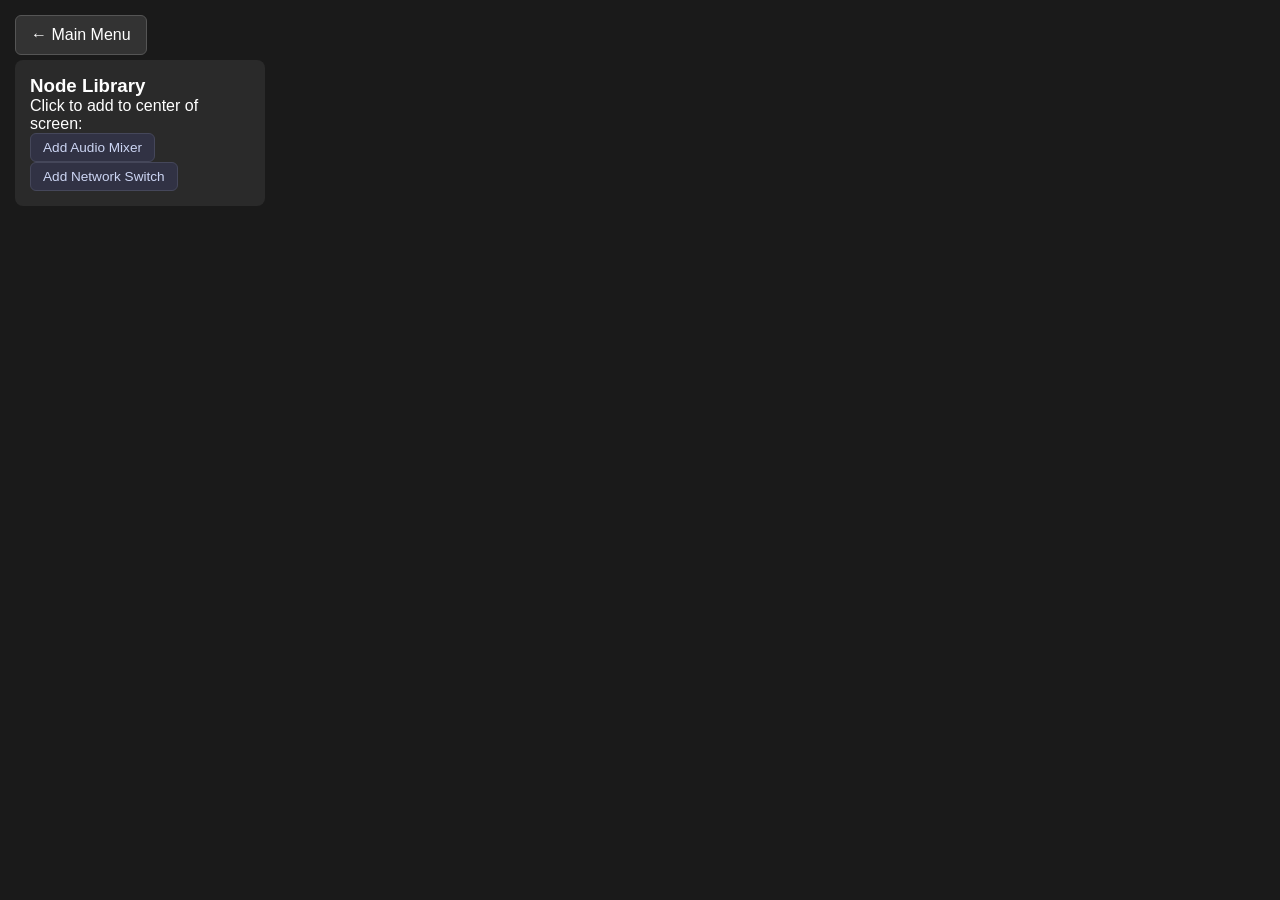
==== index.html @ 8b64acc2 "Refactor index.html for improved layout and navigation Updated the HTML structure and styles for bet" ====
<!DOCTYPE html>
<html lang="en">
<head>
    <meta charset="UTF-8">
    <meta name="viewport" content="width=device-width, initial-scale=1.0, maximum-scale=1.0, user-scalable=no">
    <title>Node Labs - Editor</title>
    <link rel="stylesheet" href="css/styles.css">
    <style>
        /* Essential layout styles to ensure full screen canvas */
        body, html { margin: 0; padding: 0; width: 100%; height: 100%; overflow: hidden; background: #1a1a1a; }
        #canvas-container { width: 100%; height: 100%; position: relative; }
        canvas { display: block; width: 100%; height: 100%; touch-action: none; } /* touch-action: none is critical for custom pinch-zoom */
        
        /* New UI Elements */
        #top-nav {
            position: absolute;
            top: 15px;
            left: 15px;
            z-index: 100;
            display: flex;
            gap: 15px;
            align-items: center;
        }
        .nav-btn {
            padding: 10px 15px;
            background: #333;
            color: white;
            text-decoration: none;
            border-radius: 6px;
            font-family: sans-serif;
            border: 1px solid #555;
        }
        .nav-btn:hover { background: #444; }

        #viewerModeBanner {
            display: none;
            background: #ff9800;
            color: black;
            padding: 8px 20px;
            border-radius: 20px;
            font-weight: bold;
            font-family: sans-serif;
            box-shadow: 0 4px 6px rgba(0,0,0,0.3);
        }

        #sidebar {
            position: absolute;
            top: 60px;
            left: 15px;
            width: 250px;
            background: #2a2a2a;
            border-radius: 8px;
            padding: 15px;
            color: white;
            z-index: 90;
            font-family: sans-serif;
        }
    </style>
</head>
<body>

    <div id="top-nav">
        <a href="main.html" class="nav-btn">← Main Menu</a>
        <div id="viewerModeBanner">VIEWER MODE (Read-Only)</div>
    </div>

    <div id="sidebar">
        <h3>Node Library</h3>
        <p>Click to add to center of screen:</p>
        <button onclick="addNode('mixer')">Add Audio Mixer</button>
        <button onclick="addNode('switch')">Add Network Switch</button>
        </div>

    <div id="canvas-container">
        <canvas id="nodeCanvas"></canvas>
    </div>

    <script src="js/componentLibrary.js"></script>
    <script src="js/app.js"></script>
</body>
</html>
---- css/styles.css ----
:root {
  --bg-main: #181825;
  --bg-panel: #1e1e2e;
  --bg-hover: #313244;
  --border-color: #45475a;
  --text-main: #cdd6f4;
  --text-muted: #a6adc8;
  --accent-pink: #f38ba8;
  --accent-blue: #89b4fa;
  --grid-dot: #45475a;
}

[data-theme="light"] {
  --bg-main: #eff1f5;
  --bg-panel: #e6e9ef;
  --bg-hover: #ccd0da;
  --border-color: #bcc0cc;
  --text-main: #4c4f69;
  --text-muted: #6c6f85;
  --accent-pink: #e64553;
  --accent-blue: #1e66f5;
  --grid-dot: #9ca0b0;
}

[data-theme="grey"] {
  --bg-main: #1a1a1a;
  --bg-panel: #242424;
  --bg-hover: #333333;
  --border-color: #3a3a3a;
  --text-main: #e0e0e0;
  --text-muted: #a0a0a0;
  --accent-pink: #e879f9;
  --accent-blue: #38bdf8;
  --grid-dot: #404040;
}

[data-theme="vaporwave"] {
  --bg-main: #170f1c;
  --bg-panel: #22152b;
  --bg-hover: #361f43;
  --border-color: #582b6c;
  --text-main: #fca311;
  --text-muted: #e0aaff;
  --accent-pink: #ff007f;
  --accent-blue: #00f0ff;
  --grid-dot: #4a2060;
}

[data-theme="forest"] {
  --bg-main: #111e18;
  --bg-panel: #192a22;
  --bg-hover: #263e33;
  --border-color: #355345;
  --text-main: #e2ece9;
  --text-muted: #88ab9a;
  --accent-pink: #ff6b6b;
  --accent-blue: #52b788;
  --grid-dot: #2f483c;
}

[data-theme="sunset"] {
  --bg-main: #1d1820;
  --bg-panel: #2a212e;
  --bg-hover: #3d3043;
  --border-color: #56425e;
  --text-main: #f7ede2;
  --text-muted: #b89baf;
  --accent-pink: #f72585;
  --accent-blue: #f77f00;
  --grid-dot: #423348;
}

* {
  box-sizing: border-box;
  margin: 0;
  padding: 0;
  font-family: -apple-system, BlinkMacSystemFont, "Segoe UI", Roboto, Helvetica, Arial, sans-serif;
}

body {
  background-color: var(--bg-main);
  color: var(--text-main);
  height: 100vh;
  display: flex;
  flex-direction: column;
  overflow: hidden;

  -webkit-font-smoothing: antialiased;
  -moz-osx-font-smoothing: grayscale;
  text-rendering: optimizeLegibility;
}

/* Header Navigation */
header {
  height: 56px;
  background-color: var(--bg-panel);
  border-bottom: 1px solid var(--border-color);
  display: flex;
  align-items: center;
  padding: 0 16px;
  gap: 16px;
  z-index: 10;
}

.brand {
  font-weight: 700;
  font-size: 1.1rem;
  color: var(--accent-blue);
  display: flex;
  align-items: center;
  gap: 8px;
}

.project-name-input {
  background: transparent;
  border: 1px solid transparent;
  color: var(--text-main);
  font-size: 0.95rem;
  font-weight: 600;
  padding: 4px 8px;
  border-radius: 4px;
}

.project-name-input:hover,
.project-name-input:focus {
  border-color: var(--border-color);
  background: var(--bg-hover);
  outline: none;
}

.toolbar-section {
  display: flex;
  align-items: center;
  gap: 8px;
}

.search-wrapper {
  position: relative;
}

.search-wrapper input {
  background-color: var(--bg-main);
  border: 1px solid var(--border-color);
  color: var(--text-main);
  padding: 6px 12px;
  border-radius: 6px;
  font-size: 0.85rem;
  width: 180px;
}

.search-wrapper input:focus {
  outline: none;
  border-color: var(--accent-blue);
}

.search-dropdown {
  position: absolute;
  top: 100%;
  left: 0;
  width: 240px;
  max-height: 280px;
  overflow-y: auto;
  background-color: var(--bg-panel);
  border: 1px solid var(--border-color);
  border-radius: 6px;
  margin-top: 4px;
  display: none;
  z-index: 100;
  box-shadow: 0 4px 12px rgba(0,0,0,0.3);

  /* Firefox & Standard thin scrollbar */
  scrollbar-width: thin;
  scrollbar-color: var(--border-color) transparent;
}

/* Custom sleek scrollbar for Chrome / Safari / Edge */
.search-dropdown::-webkit-scrollbar {
  width: 6px;
}

.search-dropdown::-webkit-scrollbar-track {
  background: transparent;
}

.search-dropdown::-webkit-scrollbar-thumb {
  background-color: var(--border-color);
  border-radius: 10px;
}

.search-dropdown::-webkit-scrollbar-thumb:hover {
  background-color: var(--accent-blue);
}

.search-dropdown.active {
  display: block;
}

.search-item {
  padding: 8px 12px;
  cursor: pointer;
  font-size: 0.85rem;
  display: flex;
  align-items: center;
  gap: 8px;
}

.search-item:hover {
  background-color: var(--bg-hover);
}

.color-dot {
  width: 8px;
  height: 8px;
  border-radius: 50%;
}

button {
  background-color: var(--bg-hover);
  border: 1px solid var(--border-color);
  color: var(--text-main);
  padding: 6px 12px;
  border-radius: 6px;
  font-size: 0.85rem;
  cursor: pointer;
  transition: all 0.2s ease;
}

button:hover {
  border-color: var(--accent-blue);
  color: var(--accent-blue);
}

button.active {
  background-color: var(--accent-blue);
  color: var(--bg-main);
  border-color: var(--accent-blue);
}

.btn-group {
  display: flex;
  gap: 4px;
}

.app-container {
  display: flex;
  flex: 1;
  position: relative;
  overflow: hidden;
}

/* Viewport & Hardware Accelerated Canvas */
#viewport {
  position: relative;
  width: 100%;
  height: calc(100vh - 56px);
  overflow: hidden;
  background-color: var(--bg-main);
  background-image: radial-gradient(var(--grid-dot) 1.5px, transparent 1.5px);
  background-size: 28px 28px;
  cursor: grab;
  user-select: none;
  touch-action: none;
}

#canvas {
  position: absolute;
  top: 0;
  left: 0;
  width: 100%;
  height: 100%;
  transform-origin: 0 0;
  will-change: transform;
}

/* Vector path rendering */
#svg-layer {
  position: absolute;
  top: 0;
  left: 0;
  width: 10000px;
  height: 10000px;
  pointer-events: none;
  z-index: 2;
  overflow: visible;
  shape-rendering: geometricPrecision;
}

/* Animated cable lines */
.connector-group {
  cursor: pointer;
  pointer-events: stroke;
}

.connector-bg {
  fill: none;
  stroke: transparent;
  stroke-width: 12px;
  vector-effect: non-scaling-stroke;
}

.connector-path {
  fill: none;
  stroke-width: 3px;
  stroke-linecap: round;
  vector-effect: non-scaling-stroke;
  transition: stroke-width 0.2s ease;
}

.connector-flow {
  fill: none;
  stroke: rgba(255, 255, 255, 0.7);
  stroke-width: 2px;
  stroke-dasharray: 6 10;
  stroke-linecap: round;
  vector-effect: non-scaling-stroke;
  animation: lineFlow 1s linear infinite;
  pointer-events: none;
}

@keyframes lineFlow {
  from {
    stroke-dashoffset: 32;
  }
  to {
    stroke-dashoffset: 0;
  }
}

.connector-group:hover .connector-path {
  stroke-width: 5px;
  filter: drop-shadow(0 0 6px var(--accent-blue));
}

.connector-group.selected .connector-path {
  stroke: var(--accent-pink) !important;
  stroke-width: 4px;
}

.drag-line {
  fill: none;
  stroke: var(--accent-blue);
  stroke-width: 2px;
  stroke-dasharray: 6 6;
  pointer-events: none;
  animation: lineFlow 0.6s linear infinite;
  vector-effect: non-scaling-stroke;
}

/* Backdrops */
.backdrop {
  position: absolute;
  border: 2px dashed var(--border-color);
  border-radius: 8px;
  background-color: rgba(255, 255, 255, 0.02);
  z-index: 1;
  pointer-events: auto;
}

.backdrop.selected {
  border-style: solid;
  border-color: var(--accent-blue);
}

.backdrop-header {
  padding: 8px;
  font-size: 0.8rem;
  font-weight: 700;
  text-transform: uppercase;
  color: var(--text-muted);
  cursor: move;
}

.backdrop-resize {
  position: absolute;
  bottom: 0;
  right: 0;
  width: 16px;
  height: 16px;
  cursor: se-resize;
}

/* Node Cards */
.node {
  position: absolute;
  background-color: var(--bg-panel);
  border: 1px solid var(--border-color);
  border-radius: 8px;
  box-shadow: 0 4px 12px rgba(0, 0, 0, 0.3);
  z-index: 10;
  display: flex;
  flex-direction: column;
  box-sizing: border-box;
  backface-visibility: hidden;
  -webkit-backface-visibility: hidden;
  transform: translateZ(0);
}

.node.selected {
  border-color: var(--accent-blue);
  box-shadow: 0 0 0 2px var(--accent-blue);
}

.node-header {
  padding: 8px 12px;
  background-color: rgba(255, 255, 255, 0.03);
  border-bottom: 1px solid var(--border-color);
  display: flex;
  align-items: center;
  justify-content: space-between;
  cursor: move;
}

.node-title-group {
  display: flex;
  align-items: center;
  gap: 6px;
}

.star-icon {
  color: var(--border-color);
  cursor: pointer;
  font-size: 0.9rem;
}

.node.starred .star-icon {
  color: #f1c40f;
}

.node-title-group .lbl {
  font-size: 0.85rem;
  font-weight: 600;
}

.node-body {
  padding: 10px 12px;
  font-size: 0.75rem;
  color: var(--text-muted);
  display: flex;
  flex-direction: column;
  gap: 4px;
}

.ip-tag {
  font-family: monospace;
  color: var(--accent-blue);
}

.port-column {
  position: absolute;
  top: 40px;
  bottom: 10px;
  display: flex;
  flex-direction: column;
  justify-content: space-around;
}

.port-column.left {
  left: -8px;
}

.port-column.right {
  right: -8px;
}

.port {
  width: 14px;
  height: 14px;
  border-radius: 50%;
  background-color: var(--bg-hover);
  border: 2px solid var(--border-color);
  cursor: crosshair;
  transition: transform 0.15s ease, background-color 0.15s ease;
}

.port:hover {
  transform: scale(1.3);
  background-color: var(--accent-blue);
  border-color: #fff;
}

.node-resize {
  position: absolute;
  bottom: 0;
  right: 0;
  width: 12px;
  height: 12px;
  cursor: se-resize;
}

/* Sidebar & Drawer Panel */
aside {
  width: 300px;
  background-color: var(--bg-panel);
  border-left: 1px solid var(--border-color);
  display: flex;
  flex-direction: column;
  padding: 16px;
  gap: 20px;
  z-index: 100;
  transition: transform 0.25s ease, margin-right 0.25s ease;
}

aside.hidden {
  transform: translateX(100%);
  margin-right: -300px;
}

.sidebar-section h3 {
  font-size: 0.85rem;
  text-transform: uppercase;
  letter-spacing: 0.5px;
  color: var(--text-muted);
  margin-bottom: 12px;
}

.layers-list {
  display: flex;
  flex-direction: column;
  gap: 6px;
}

.layer-item {
  display: flex;
  align-items: center;
  gap: 8px;
  padding: 6px 8px;
  background-color: var(--bg-main);
  border-radius: 4px;
  font-size: 0.85rem;
}

.layer-toggle {
  cursor: pointer;
}

.inspector-group {
  margin-bottom: 12px;
}

.inspector-group label {
  display: block;
  font-size: 0.75rem;
  color: var(--text-muted);
  margin-bottom: 4px;
}

.inspector-group input,
.inspector-group select {
  width: 100%;
  background-color: var(--bg-main);
  border: 1px solid var(--border-color);
  color: var(--text-main);
  padding: 6px;
  border-radius: 4px;
  font-size: 0.85rem;
}

/* Settings Modal */
.modal {
  position: fixed;
  top: 0;
  left: 0;
  width: 100vw;
  height: 100vh;
  background-color: rgba(0, 0, 0, 0.6);
  display: none;
  align-items: center;
  justify-content: center;
  z-index: 1000;
}

.modal.active {
  display: flex;
}

.modal-content {
  background-color: var(--bg-panel);
  border: 1px solid var(--border-color);
  border-radius: 8px;
  width: 420px;
  max-width: 90vw;
  box-shadow: 0 8px 24px rgba(0,0,0,0.5);
  overflow: hidden;
}

.modal-header {
  padding: 16px;
  border-bottom: 1px solid var(--border-color);
  display: flex;
  justify-content: space-between;
  align-items: center;
}

.modal-header h2 {
  font-size: 1.1rem;
}

.modal-close {
  background: transparent;
  border: none;
  font-size: 1.2rem;
  cursor: pointer;
  color: var(--text-muted);
  width: 28px;
  height: 28px;
  padding: 0;
  display: flex;
  align-items: center;
  justify-content: center;
}

.modal-close:hover {
  background: var(--bg-hover);
}

.modal-body {
  padding: 20px;
}

.settings-section {
  margin-bottom: 24px;
}

.settings-section h3 {
  font-size: 0.95rem;
  margin-bottom: 12px;
  color: var(--text-main);
}

.theme-grid {
  display: grid;
  grid-template-columns: repeat(auto-fit, minmax(120px, 1fr));
  gap: 8px;
}

.theme-btn {
  padding: 10px 12px;
  text-align: center;
  border: 2px solid var(--border-color);
  border-radius: 6px;
  font-size: 0.85rem;
  transition: all 0.2s ease;
  cursor: pointer;
}

.theme-btn:hover {
  background-color: var(--bg-hover);
  border-color: var(--accent-blue);
}

.theme-btn.active {
  border-color: var(--accent-blue);
  background-color: var(--bg-hover);
  color: var(--accent-blue);
}

.setting-item {
  display: flex;
  justify-content: space-between;
  align-items: center;
  padding: 8px 0;
}

.setting-item label {
  font-size: 0.85rem;
}
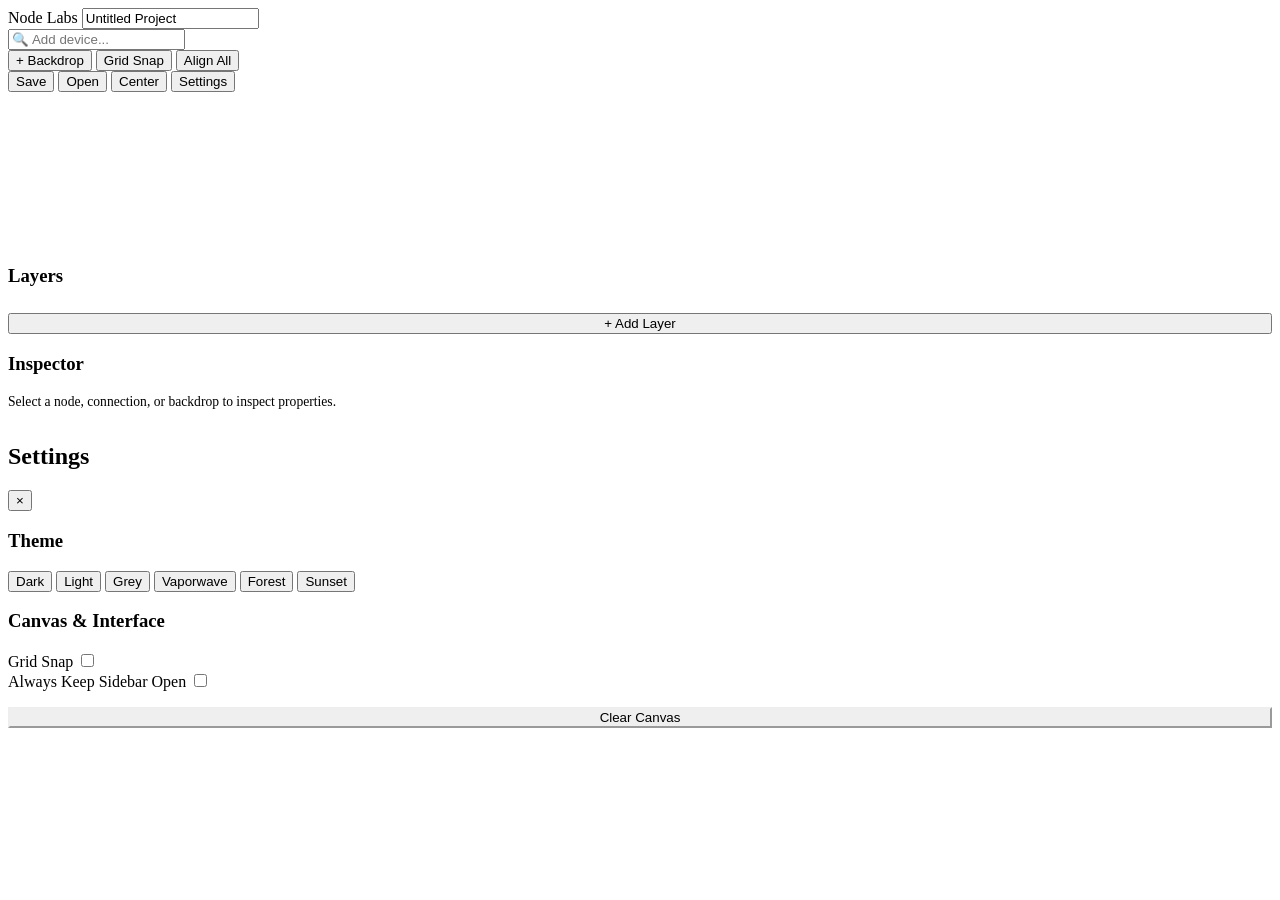
==== commit f7ccf734: "Add files via upload" ====
--- a/index.html
+++ b/index.html
@@ -1,81 +1,109 @@
 <!DOCTYPE html>
-<html lang="en">
+<html lang="en" data-theme="dark">
 <head>
-    <meta charset="UTF-8">
-    <meta name="viewport" content="width=device-width, initial-scale=1.0, maximum-scale=1.0, user-scalable=no">
-    <title>Node Labs - Editor</title>
-    <link rel="stylesheet" href="css/styles.css">
-    <style>
-        /* Essential layout styles to ensure full screen canvas */
-        body, html { margin: 0; padding: 0; width: 100%; height: 100%; overflow: hidden; background: #1a1a1a; }
-        #canvas-container { width: 100%; height: 100%; position: relative; }
-        canvas { display: block; width: 100%; height: 100%; touch-action: none; } /* touch-action: none is critical for custom pinch-zoom */
-        
-        /* New UI Elements */
-        #top-nav {
-            position: absolute;
-            top: 15px;
-            left: 15px;
-            z-index: 100;
-            display: flex;
-            gap: 15px;
-            align-items: center;
-        }
-        .nav-btn {
-            padding: 10px 15px;
-            background: #333;
-            color: white;
-            text-decoration: none;
-            border-radius: 6px;
-            font-family: sans-serif;
-            border: 1px solid #555;
-        }
-        .nav-btn:hover { background: #444; }
+  <meta charset="UTF-8">
+  <meta name="viewport" content="width=device-width, initial-scale=1.0">
+  <title>Node Labs | TerabyteEXE</title>
+  
+  <link rel="icon" type="image/svg+xml" href="data:image/svg+xml,<svg xmlns='http://www.w3.org/2000/svg' viewBox='0 0 100 100'><rect width='100' height='100' rx='20' fill='%231e1e2e'/><text x='50%' y='50%' font-size='60' fill='white' text-anchor='middle' dominant-baseline='middle' font-weight='bold'>⬡</text></svg>">
 
-        #viewerModeBanner {
-            display: none;
-            background: #ff9800;
-            color: black;
-            padding: 8px 20px;
-            border-radius: 20px;
-            font-weight: bold;
-            font-family: sans-serif;
-            box-shadow: 0 4px 6px rgba(0,0,0,0.3);
-        }
-
-        #sidebar {
-            position: absolute;
-            top: 60px;
-            left: 15px;
-            width: 250px;
-            background: #2a2a2a;
-            border-radius: 8px;
-            padding: 15px;
-            color: white;
-            z-index: 90;
-            font-family: sans-serif;
-        }
-    </style>
+  <link rel="stylesheet" href="css/styles.css">
 </head>
 <body>
 
-    <div id="top-nav">
-        <a href="main.html" class="nav-btn">← Main Menu</a>
-        <div id="viewerModeBanner">VIEWER MODE (Read-Only)</div>
+  <header>
+    <div class="brand">
+      <a href="https://github.com/TerabyteEXE/NodeLabs" target="_blank" rel="noopener noreferrer" style="color: inherit; text-decoration: none;">Node Labs</a>
+      <input type="text" id="project-name" class="project-name-input" value="Untitled Project" title="Project Name">
+    </div>
+    
+    <div class="toolbar-section">
+      <div class="search-wrapper">
+        <input type="text" id="node-search" placeholder="🔍 Add device..." autocomplete="off">
+        <div id="search-dropdown" class="search-dropdown"></div>
+      </div>
+      
+      <div class="btn-group">
+        <button onclick="addBackdrop()">+ Backdrop</button>
+        <button id="btn-grid" class="active" onclick="toggleGrid()">Grid Snap</button>
+        <button onclick="snapAllNodes()">Align All</button>
+      </div>
     </div>
 
-    <div id="sidebar">
-        <h3>Node Library</h3>
-        <p>Click to add to center of screen:</p>
-        <button onclick="addNode('mixer')">Add Audio Mixer</button>
-        <button onclick="addNode('switch')">Add Network Switch</button>
-        </div>
+    <div class="toolbar-section" style="margin-left: auto;">
+      <div class="btn-group">
+        <button onclick="exportJSON()">Save</button>
+        <button onclick="importJSON()">Open</button>
+        <button onclick="resetView()">Center</button>
+        <button onclick="openSettings()">Settings</button>
+      </div>
+    </div>
+  </header>
 
-    <div id="canvas-container">
-        <canvas id="nodeCanvas"></canvas>
+  <div class="app-container">
+    <div id="viewport">
+      <div id="canvas">
+        <svg id="svg-layer">
+          <path id="drag-line" class="drag-line" d="" style="display:none;"></path>
+        </svg>
+      </div>
     </div>
 
-    <script src="js/componentLibrary.js"></script>
-    <script src="js/app.js"></script>
+    <aside id="sidebar-panel" class="hidden">
+      <div class="sidebar-section">
+        <h3>Layers</h3>
+        <div id="layers-list" class="layers-list"></div>
+        <button onclick="addLayer()" style="width: 100%; margin-top: 8px;">+ Add Layer</button>
+      </div>
+
+      <div class="sidebar-section" style="flex: 1; overflow-y: auto;">
+        <h3>Inspector</h3>
+        <div id="inspector-content">
+          <p style="color: var(--text-muted); font-size: 0.85rem;">Select a node, connection, or backdrop to inspect properties.</p>
+        </div>
+      </div>
+    </aside>
+  </div>
+
+  <div id="settings-modal" class="modal">
+    <div class="modal-content">
+      <div class="modal-header">
+        <h2>Settings</h2>
+        <button class="modal-close" onclick="closeSettings()">&times;</button>
+      </div>
+      <div class="modal-body">
+        <div class="settings-section">
+          <h3>Theme</h3>
+          <div class="theme-grid">
+            <button class="theme-btn active" data-theme="dark" onclick="setTheme('dark')">Dark</button>
+            <button class="theme-btn" data-theme="light" onclick="setTheme('light')">Light</button>
+            <button class="theme-btn" data-theme="grey" onclick="setTheme('grey')">Grey</button>
+            <button class="theme-btn" data-theme="vaporwave" onclick="setTheme('vaporwave')">Vaporwave</button>
+            <button class="theme-btn" data-theme="forest" onclick="setTheme('forest')">Forest</button>
+            <button class="theme-btn" data-theme="sunset" onclick="setTheme('sunset')">Sunset</button>
+          </div>
+        </div>
+        <div class="settings-section">
+          <h3>Canvas & Interface</h3>
+          <div class="setting-item">
+            <label>Grid Snap</label>
+            <input type="checkbox" id="setting-grid" onchange="updateGridSetting()">
+          </div>
+          <div class="setting-item">
+            <label>Always Keep Sidebar Open</label>
+            <input type="checkbox" id="setting-sidebar" onchange="updateSidebarSetting()">
+          </div>
+        </div>
+        <div class="settings-section">
+          <button onclick="clearCanvas()" style="width: 100%; margin-top: 16px; border-color: var(--accent-pink); color: var(--accent-pink);">Clear Canvas</button>
+        </div>
+      </div>
+    </div>
+  </div>
+
+  <input type="file" id="file-input" accept=".json" onchange="handleFileSelect(event)" style="display: none;">
+
+  <script src="js/componentLibrary.js"></script>
+  <script src="js/app.js"></script>
 </body>
 </html>
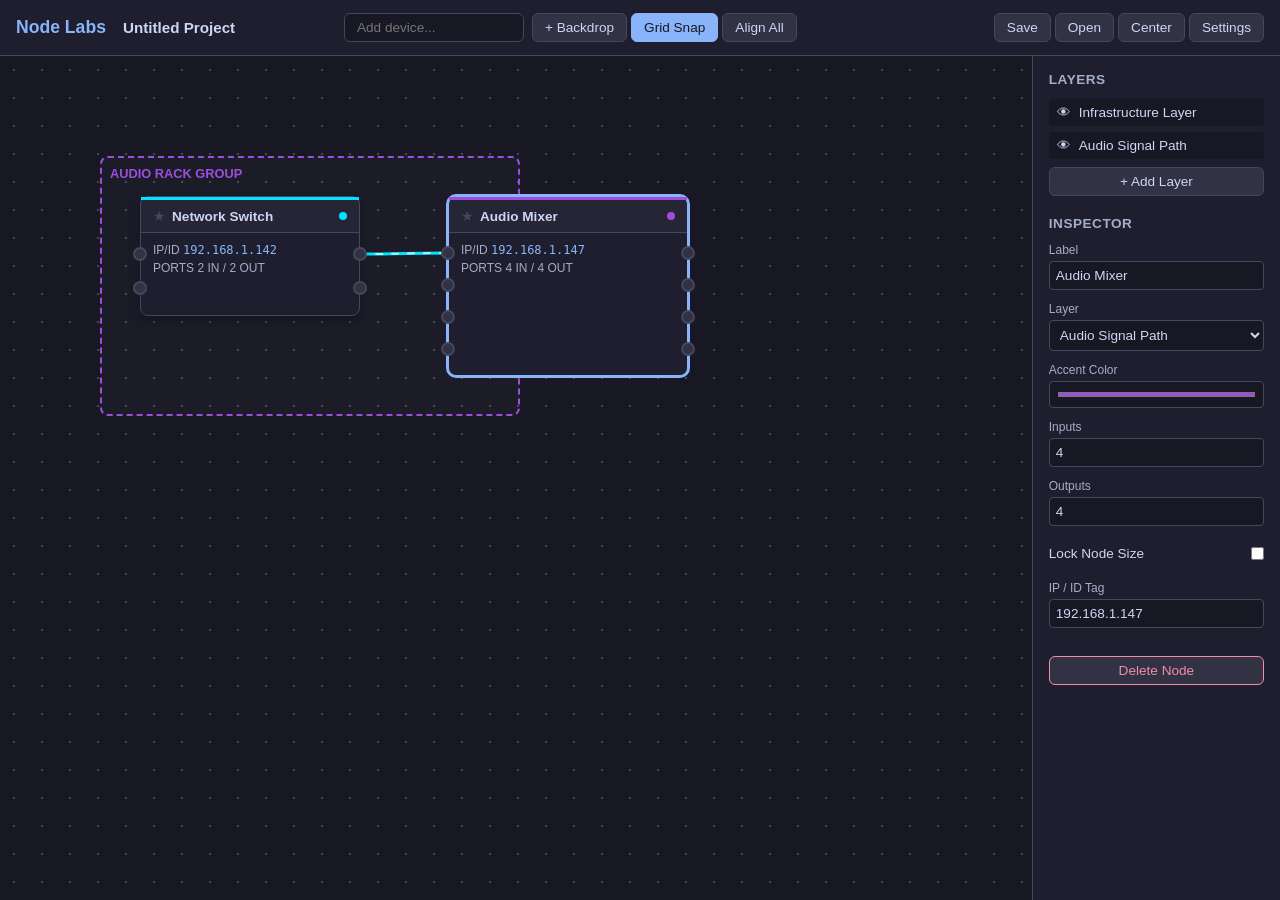
==== commit 118b6619: "Update index.html" ====
--- a/index.html
+++ b/index.html
@@ -13,13 +13,13 @@
 
   <header>
     <div class="brand">
-      <a href="https://github.com/TerabyteEXE/NodeLabs" target="_blank" rel="noopener noreferrer" style="color: inherit; text-decoration: none;">Node Labs</a>
+      <a href="https://terabyteexe.github.io/NodeLabs/webpage.html" target="_blank" rel="noopener noreferrer" style="color: inherit; text-decoration: none;">Node Labs</a>
       <input type="text" id="project-name" class="project-name-input" value="Untitled Project" title="Project Name">
     </div>
     
     <div class="toolbar-section">
       <div class="search-wrapper">
-        <input type="text" id="node-search" placeholder="🔍 Add device..." autocomplete="off">
+        <input type="text" id="node-search" placeholder="Add device..." autocomplete="off">
         <div id="search-dropdown" class="search-dropdown"></div>
       </div>
       
--- a/css/styles.css
+++ b/css/styles.css
@@ -0,0 +1,666 @@
+:root {
+  --bg-main: #181825;
+  --bg-panel: #1e1e2e;
+  --bg-hover: #313244;
+  --border-color: #45475a;
+  --text-main: #cdd6f4;
+  --text-muted: #a6adc8;
+  --accent-pink: #f38ba8;
+  --accent-blue: #89b4fa;
+  --grid-dot: #45475a;
+}
+
+[data-theme="light"] {
+  --bg-main: #eff1f5;
+  --bg-panel: #e6e9ef;
+  --bg-hover: #ccd0da;
+  --border-color: #bcc0cc;
+  --text-main: #4c4f69;
+  --text-muted: #6c6f85;
+  --accent-pink: #e64553;
+  --accent-blue: #1e66f5;
+  --grid-dot: #9ca0b0;
+}
+
+[data-theme="grey"] {
+  --bg-main: #1a1a1a;
+  --bg-panel: #242424;
+  --bg-hover: #333333;
+  --border-color: #3a3a3a;
+  --text-main: #e0e0e0;
+  --text-muted: #a0a0a0;
+  --accent-pink: #e879f9;
+  --accent-blue: #38bdf8;
+  --grid-dot: #404040;
+}
+
+[data-theme="vaporwave"] {
+  --bg-main: #170f1c;
+  --bg-panel: #22152b;
+  --bg-hover: #361f43;
+  --border-color: #582b6c;
+  --text-main: #fca311;
+  --text-muted: #e0aaff;
+  --accent-pink: #ff007f;
+  --accent-blue: #00f0ff;
+  --grid-dot: #4a2060;
+}
+
+[data-theme="forest"] {
+  --bg-main: #111e18;
+  --bg-panel: #192a22;
+  --bg-hover: #263e33;
+  --border-color: #355345;
+  --text-main: #e2ece9;
+  --text-muted: #88ab9a;
+  --accent-pink: #ff6b6b;
+  --accent-blue: #52b788;
+  --grid-dot: #2f483c;
+}
+
+[data-theme="sunset"] {
+  --bg-main: #1d1820;
+  --bg-panel: #2a212e;
+  --bg-hover: #3d3043;
+  --border-color: #56425e;
+  --text-main: #f7ede2;
+  --text-muted: #b89baf;
+  --accent-pink: #f72585;
+  --accent-blue: #f77f00;
+  --grid-dot: #423348;
+}
+
+* {
+  box-sizing: border-box;
+  margin: 0;
+  padding: 0;
+  font-family: -apple-system, BlinkMacSystemFont, "Segoe UI", Roboto, Helvetica, Arial, sans-serif;
+}
+
+body {
+  background-color: var(--bg-main);
+  color: var(--text-main);
+  height: 100vh;
+  display: flex;
+  flex-direction: column;
+  overflow: hidden;
+
+  -webkit-font-smoothing: antialiased;
+  -moz-osx-font-smoothing: grayscale;
+  text-rendering: optimizeLegibility;
+}
+
+/* Header Navigation */
+header {
+  height: 56px;
+  background-color: var(--bg-panel);
+  border-bottom: 1px solid var(--border-color);
+  display: flex;
+  align-items: center;
+  padding: 0 16px;
+  gap: 16px;
+  z-index: 10;
+}
+
+.brand {
+  font-weight: 700;
+  font-size: 1.1rem;
+  color: var(--accent-blue);
+  display: flex;
+  align-items: center;
+  gap: 8px;
+}
+
+.project-name-input {
+  background: transparent;
+  border: 1px solid transparent;
+  color: var(--text-main);
+  font-size: 0.95rem;
+  font-weight: 600;
+  padding: 4px 8px;
+  border-radius: 4px;
+}
+
+.project-name-input:hover,
+.project-name-input:focus {
+  border-color: var(--border-color);
+  background: var(--bg-hover);
+  outline: none;
+}
+
+.toolbar-section {
+  display: flex;
+  align-items: center;
+  gap: 8px;
+}
+
+.search-wrapper {
+  position: relative;
+}
+
+.search-wrapper input {
+  background-color: var(--bg-main);
+  border: 1px solid var(--border-color);
+  color: var(--text-main);
+  padding: 6px 12px;
+  border-radius: 6px;
+  font-size: 0.85rem;
+  width: 180px;
+}
+
+.search-wrapper input:focus {
+  outline: none;
+  border-color: var(--accent-blue);
+}
+
+.search-dropdown {
+  position: absolute;
+  top: 100%;
+  left: 0;
+  width: 240px;
+  max-height: 280px;
+  overflow-y: auto;
+  background-color: var(--bg-panel);
+  border: 1px solid var(--border-color);
+  border-radius: 6px;
+  margin-top: 4px;
+  display: none;
+  z-index: 100;
+  box-shadow: 0 4px 12px rgba(0,0,0,0.3);
+
+  /* Firefox & Standard thin scrollbar */
+  scrollbar-width: thin;
+  scrollbar-color: var(--border-color) transparent;
+}
+
+/* Custom sleek scrollbar for Chrome / Safari / Edge */
+.search-dropdown::-webkit-scrollbar {
+  width: 6px;
+}
+
+.search-dropdown::-webkit-scrollbar-track {
+  background: transparent;
+}
+
+.search-dropdown::-webkit-scrollbar-thumb {
+  background-color: var(--border-color);
+  border-radius: 10px;
+}
+
+.search-dropdown::-webkit-scrollbar-thumb:hover {
+  background-color: var(--accent-blue);
+}
+
+.search-dropdown.active {
+  display: block;
+}
+
+.search-item {
+  padding: 8px 12px;
+  cursor: pointer;
+  font-size: 0.85rem;
+  display: flex;
+  align-items: center;
+  gap: 8px;
+}
+
+.search-item:hover {
+  background-color: var(--bg-hover);
+}
+
+.color-dot {
+  width: 8px;
+  height: 8px;
+  border-radius: 50%;
+}
+
+button {
+  background-color: var(--bg-hover);
+  border: 1px solid var(--border-color);
+  color: var(--text-main);
+  padding: 6px 12px;
+  border-radius: 6px;
+  font-size: 0.85rem;
+  cursor: pointer;
+  transition: all 0.2s ease;
+}
+
+button:hover {
+  border-color: var(--accent-blue);
+  color: var(--accent-blue);
+}
+
+button.active {
+  background-color: var(--accent-blue);
+  color: var(--bg-main);
+  border-color: var(--accent-blue);
+}
+
+.btn-group {
+  display: flex;
+  gap: 4px;
+}
+
+.app-container {
+  display: flex;
+  flex: 1;
+  position: relative;
+  overflow: hidden;
+}
+
+/* Viewport & Hardware Accelerated Canvas */
+#viewport {
+  position: relative;
+  width: 100%;
+  height: calc(100vh - 56px);
+  overflow: hidden;
+  background-color: var(--bg-main);
+  background-image: radial-gradient(var(--grid-dot) 1.5px, transparent 1.5px);
+  background-size: 28px 28px;
+  cursor: grab;
+  user-select: none;
+  touch-action: none;
+}
+
+#canvas {
+  position: absolute;
+  top: 0;
+  left: 0;
+  width: 100%;
+  height: 100%;
+  transform-origin: 0 0;
+  will-change: transform;
+}
+
+/* Vector path rendering */
+#svg-layer {
+  position: absolute;
+  top: 0;
+  left: 0;
+  width: 10000px;
+  height: 10000px;
+  pointer-events: none;
+  z-index: 2;
+  overflow: visible;
+  shape-rendering: geometricPrecision;
+}
+
+/* Animated cable lines */
+.connector-group {
+  cursor: pointer;
+  pointer-events: stroke;
+}
+
+.connector-bg {
+  fill: none;
+  stroke: transparent;
+  stroke-width: 12px;
+  vector-effect: non-scaling-stroke;
+}
+
+.connector-path {
+  fill: none;
+  stroke-width: 3px;
+  stroke-linecap: round;
+  vector-effect: non-scaling-stroke;
+  transition: stroke-width 0.2s ease;
+}
+
+.connector-flow {
+  fill: none;
+  stroke: rgba(255, 255, 255, 0.7);
+  stroke-width: 2px;
+  stroke-dasharray: 6 10;
+  stroke-linecap: round;
+  vector-effect: non-scaling-stroke;
+  animation: lineFlow 1s linear infinite;
+  pointer-events: none;
+}
+
+@keyframes lineFlow {
+  from {
+    stroke-dashoffset: 32;
+  }
+  to {
+    stroke-dashoffset: 0;
+  }
+}
+
+.connector-group:hover .connector-path {
+  stroke-width: 5px;
+  filter: drop-shadow(0 0 6px var(--accent-blue));
+}
+
+.connector-group.selected .connector-path {
+  stroke: var(--accent-pink) !important;
+  stroke-width: 4px;
+}
+
+.drag-line {
+  fill: none;
+  stroke: var(--accent-blue);
+  stroke-width: 2px;
+  stroke-dasharray: 6 6;
+  pointer-events: none;
+  animation: lineFlow 0.6s linear infinite;
+  vector-effect: non-scaling-stroke;
+}
+
+/* Backdrops */
+.backdrop {
+  position: absolute;
+  border: 2px dashed var(--border-color);
+  border-radius: 8px;
+  background-color: rgba(255, 255, 255, 0.02);
+  z-index: 1;
+  pointer-events: auto;
+}
+
+.backdrop.selected {
+  border-style: solid;
+  border-color: var(--accent-blue);
+}
+
+.backdrop-header {
+  padding: 8px;
+  font-size: 0.8rem;
+  font-weight: 700;
+  text-transform: uppercase;
+  color: var(--text-muted);
+  cursor: move;
+}
+
+.backdrop-resize {
+  position: absolute;
+  bottom: 0;
+  right: 0;
+  width: 16px;
+  height: 16px;
+  cursor: se-resize;
+}
+
+/* Node Cards */
+.node {
+  position: absolute;
+  background-color: var(--bg-panel);
+  border: 1px solid var(--border-color);
+  border-radius: 8px;
+  box-shadow: 0 4px 12px rgba(0, 0, 0, 0.3);
+  z-index: 10;
+  display: flex;
+  flex-direction: column;
+  box-sizing: border-box;
+  backface-visibility: hidden;
+  -webkit-backface-visibility: hidden;
+  transform: translateZ(0);
+}
+
+.node.selected {
+  border-color: var(--accent-blue);
+  box-shadow: 0 0 0 2px var(--accent-blue);
+}
+
+.node-header {
+  padding: 8px 12px;
+  background-color: rgba(255, 255, 255, 0.03);
+  border-bottom: 1px solid var(--border-color);
+  display: flex;
+  align-items: center;
+  justify-content: space-between;
+  cursor: move;
+}
+
+.node-title-group {
+  display: flex;
+  align-items: center;
+  gap: 6px;
+}
+
+.star-icon {
+  color: var(--border-color);
+  cursor: pointer;
+  font-size: 0.9rem;
+}
+
+.node.starred .star-icon {
+  color: #f1c40f;
+}
+
+.node-title-group .lbl {
+  font-size: 0.85rem;
+  font-weight: 600;
+}
+
+.node-body {
+  padding: 10px 12px;
+  font-size: 0.75rem;
+  color: var(--text-muted);
+  display: flex;
+  flex-direction: column;
+  gap: 4px;
+}
+
+.ip-tag {
+  font-family: monospace;
+  color: var(--accent-blue);
+}
+
+.port-column {
+  position: absolute;
+  top: 40px;
+  bottom: 10px;
+  display: flex;
+  flex-direction: column;
+  justify-content: space-around;
+}
+
+.port-column.left {
+  left: -8px;
+}
+
+.port-column.right {
+  right: -8px;
+}
+
+.port {
+  width: 14px;
+  height: 14px;
+  border-radius: 50%;
+  background-color: var(--bg-hover);
+  border: 2px solid var(--border-color);
+  cursor: crosshair;
+  transition: transform 0.15s ease, background-color 0.15s ease;
+}
+
+.port:hover {
+  transform: scale(1.3);
+  background-color: var(--accent-blue);
+  border-color: #fff;
+}
+
+.node-resize {
+  position: absolute;
+  bottom: 0;
+  right: 0;
+  width: 12px;
+  height: 12px;
+  cursor: se-resize;
+}
+
+/* Sidebar & Drawer Panel */
+aside {
+  width: 300px;
+  background-color: var(--bg-panel);
+  border-left: 1px solid var(--border-color);
+  display: flex;
+  flex-direction: column;
+  padding: 16px;
+  gap: 20px;
+  z-index: 100;
+  transition: transform 0.25s ease, margin-right 0.25s ease;
+}
+
+aside.hidden {
+  transform: translateX(100%);
+  margin-right: -300px;
+}
+
+.sidebar-section h3 {
+  font-size: 0.85rem;
+  text-transform: uppercase;
+  letter-spacing: 0.5px;
+  color: var(--text-muted);
+  margin-bottom: 12px;
+}
+
+.layers-list {
+  display: flex;
+  flex-direction: column;
+  gap: 6px;
+}
+
+.layer-item {
+  display: flex;
+  align-items: center;
+  gap: 8px;
+  padding: 6px 8px;
+  background-color: var(--bg-main);
+  border-radius: 4px;
+  font-size: 0.85rem;
+}
+
+.layer-toggle {
+  cursor: pointer;
+}
+
+.inspector-group {
+  margin-bottom: 12px;
+}
+
+.inspector-group label {
+  display: block;
+  font-size: 0.75rem;
+  color: var(--text-muted);
+  margin-bottom: 4px;
+}
+
+.inspector-group input,
+.inspector-group select {
+  width: 100%;
+  background-color: var(--bg-main);
+  border: 1px solid var(--border-color);
+  color: var(--text-main);
+  padding: 6px;
+  border-radius: 4px;
+  font-size: 0.85rem;
+}
+
+/* Settings Modal */
+.modal {
+  position: fixed;
+  top: 0;
+  left: 0;
+  width: 100vw;
+  height: 100vh;
+  background-color: rgba(0, 0, 0, 0.6);
+  display: none;
+  align-items: center;
+  justify-content: center;
+  z-index: 1000;
+}
+
+.modal.active {
+  display: flex;
+}
+
+.modal-content {
+  background-color: var(--bg-panel);
+  border: 1px solid var(--border-color);
+  border-radius: 8px;
+  width: 420px;
+  max-width: 90vw;
+  box-shadow: 0 8px 24px rgba(0,0,0,0.5);
+  overflow: hidden;
+}
+
+.modal-header {
+  padding: 16px;
+  border-bottom: 1px solid var(--border-color);
+  display: flex;
+  justify-content: space-between;
+  align-items: center;
+}
+
+.modal-header h2 {
+  font-size: 1.1rem;
+}
+
+.modal-close {
+  background: transparent;
+  border: none;
+  font-size: 1.2rem;
+  cursor: pointer;
+  color: var(--text-muted);
+  width: 28px;
+  height: 28px;
+  padding: 0;
+  display: flex;
+  align-items: center;
+  justify-content: center;
+}
+
+.modal-close:hover {
+  background: var(--bg-hover);
+}
+
+.modal-body {
+  padding: 20px;
+}
+
+.settings-section {
+  margin-bottom: 24px;
+}
+
+.settings-section h3 {
+  font-size: 0.95rem;
+  margin-bottom: 12px;
+  color: var(--text-main);
+}
+
+.theme-grid {
+  display: grid;
+  grid-template-columns: repeat(auto-fit, minmax(120px, 1fr));
+  gap: 8px;
+}
+
+.theme-btn {
+  padding: 10px 12px;
+  text-align: center;
+  border: 2px solid var(--border-color);
+  border-radius: 6px;
+  font-size: 0.85rem;
+  transition: all 0.2s ease;
+  cursor: pointer;
+}
+
+.theme-btn:hover {
+  background-color: var(--bg-hover);
+  border-color: var(--accent-blue);
+}
+
+.theme-btn.active {
+  border-color: var(--accent-blue);
+  background-color: var(--bg-hover);
+  color: var(--accent-blue);
+}
+
+.setting-item {
+  display: flex;
+  justify-content: space-between;
+  align-items: center;
+  padding: 8px 0;
+}
+
+.setting-item label {
+  font-size: 0.85rem;
+}
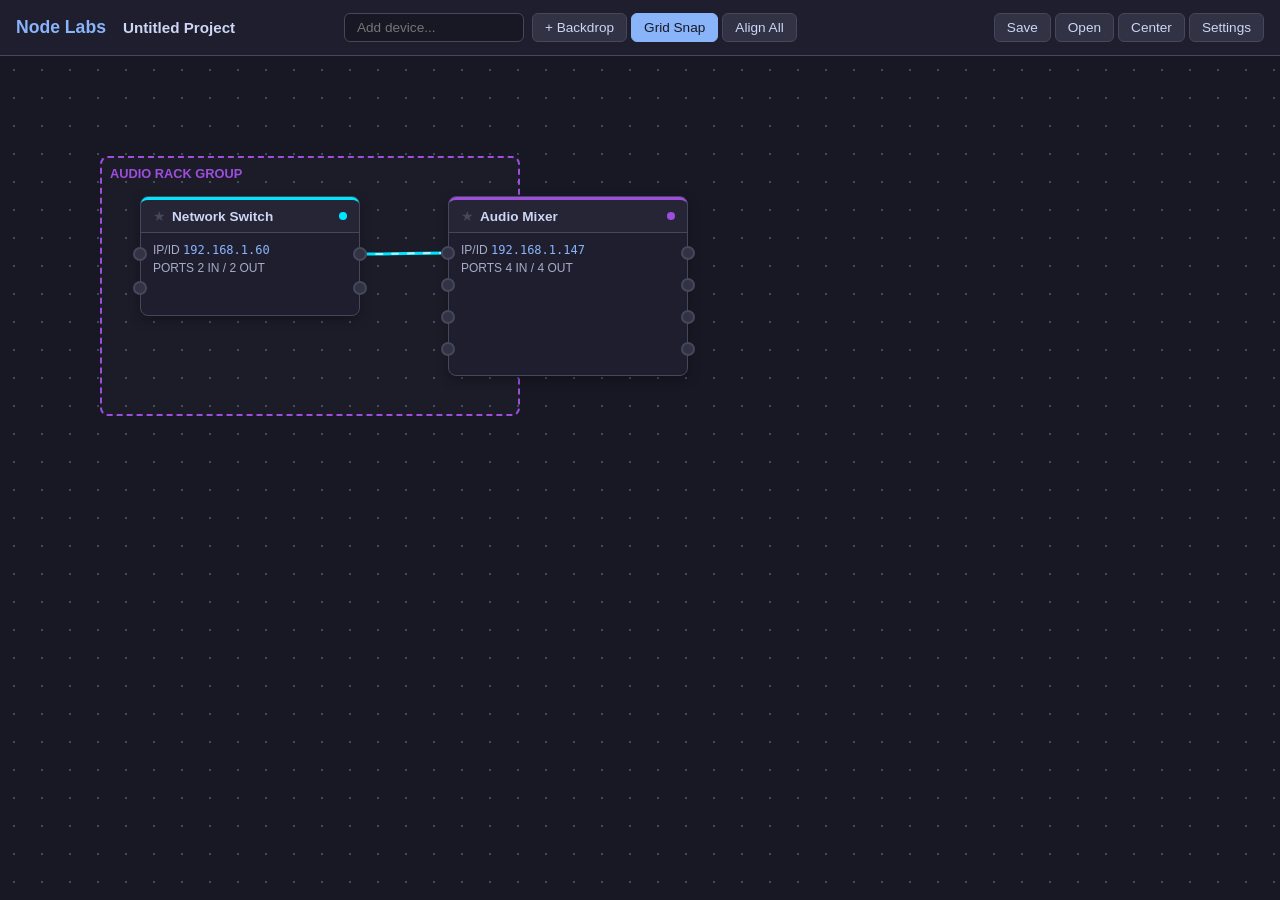
==== commit 2aa6e650: "Add startup screen with reveal effect Added a startup screen with logo and title. Implemented a reve" ====
--- a/index.html
+++ b/index.html
@@ -10,6 +10,15 @@
   <link rel="stylesheet" href="css/styles.css">
 </head>
 <body>
+
+  <div id="startup-screen">
+    <div class="startup-logo">
+      <div class="startup-icon">⬡</div>
+      <div class="startup-title">Node Labs</div>
+    </div>
+  </div>
+
+  <div id="page-content" style="display:flex; flex-direction:column; height:100%;">
 
   <header>
     <div class="brand">
@@ -65,6 +74,8 @@
     </aside>
   </div>
 
+  </div>
+
   <div id="settings-modal" class="modal">
     <div class="modal-content">
       <div class="modal-header">
@@ -105,5 +116,25 @@
 
   <script src="js/componentLibrary.js"></script>
   <script src="js/app.js"></script>
+  <script>
+    window.addEventListener('load', () => {
+      const minDisplay = 1200;
+      const start = performance.now();
+
+      const reveal = () => {
+        const elapsed = performance.now() - start;
+        const wait = Math.max(0, minDisplay - elapsed);
+        setTimeout(() => {
+          document.getElementById('startup-screen').classList.add('hidden');
+          document.body.classList.add('loaded');
+        }, wait);
+      };
+
+      // init() (from app.js, run via window.onload) is synchronous, so by
+      // the time this 'load' listener runs the canvas is already restored/
+      // built - we just enforce a minimum splash duration for polish.
+      reveal();
+    });
+  </script>
 </body>
 </html>
--- a/css/styles.css
+++ b/css/styles.css
@@ -269,6 +269,15 @@
   width: 100%;
   height: 100%;
   transform-origin: 0 0;
+}
+
+/* Only promote to a GPU-composited layer while actively panning/zooming.
+   Leaving will-change:transform on permanently locks the raster resolution
+   of the layer's backing store, which is then stretched (not re-rendered)
+   as the scale changes -- producing the pixelated/blurry look on zoom.
+   Removing it once the gesture settles forces a fresh, crisp repaint at
+   the final scale. */
+#canvas.is-transforming {
   will-change: transform;
 }
 
@@ -390,9 +399,6 @@
   display: flex;
   flex-direction: column;
   box-sizing: border-box;
-  backface-visibility: hidden;
-  -webkit-backface-visibility: hidden;
-  transform: translateZ(0);
 }
 
 .node.selected {
@@ -404,6 +410,7 @@
   padding: 8px 12px;
   background-color: rgba(255, 255, 255, 0.03);
   border-bottom: 1px solid var(--border-color);
+  border-radius: 7px 7px 0 0;
   display: flex;
   align-items: center;
   justify-content: space-between;
@@ -664,3 +671,78 @@
 .setting-item label {
   font-size: 0.85rem;
 }
+
+#startup-screen{
+  position:fixed;
+  inset:0;
+  background:var(--bg-main);
+  background-image:radial-gradient(var(--grid-dot) 1.5px, transparent 1.5px);
+  background-size:28px 28px;
+  display:flex;
+  justify-content:center;
+  align-items:center;
+  z-index:999999;
+  transition:opacity .7s ease, visibility .7s ease;
+}
+
+#startup-screen.hidden{
+  opacity:0;
+  visibility:hidden;
+  pointer-events:none;
+}
+
+.startup-logo{
+  display:flex;
+  flex-direction:column;
+  align-items:center;
+  gap:14px;
+  animation:startupZoom 1.1s cubic-bezier(.22,1,.36,1);
+}
+
+.startup-icon{
+  font-size:5rem;
+  color:var(--accent-blue);
+  text-shadow:0 0 30px rgba(137,180,250,.35);
+}
+
+.startup-title{
+  font-size:2rem;
+  font-weight:700;
+  color:var(--text-main);
+  letter-spacing:.08em;
+}
+
+#page-content{
+  opacity:0;
+  transform:translateY(18px);
+}
+
+body.loaded #page-content{
+  opacity:1;
+  transform:translateY(0);
+  transition:
+      opacity .8s ease,
+      transform .8s cubic-bezier(.22,1,.36,1);
+}
+
+@keyframes startupZoom{
+
+  0%{
+    opacity:0;
+    transform:scale(.55);
+    filter:blur(8px);
+  }
+
+  55%{
+    opacity:1;
+    transform:scale(1.08);
+    filter:blur(0);
+  }
+
+  100%{
+    opacity:1;
+    transform:scale(1);
+    filter:blur(0);
+  }
+
+}
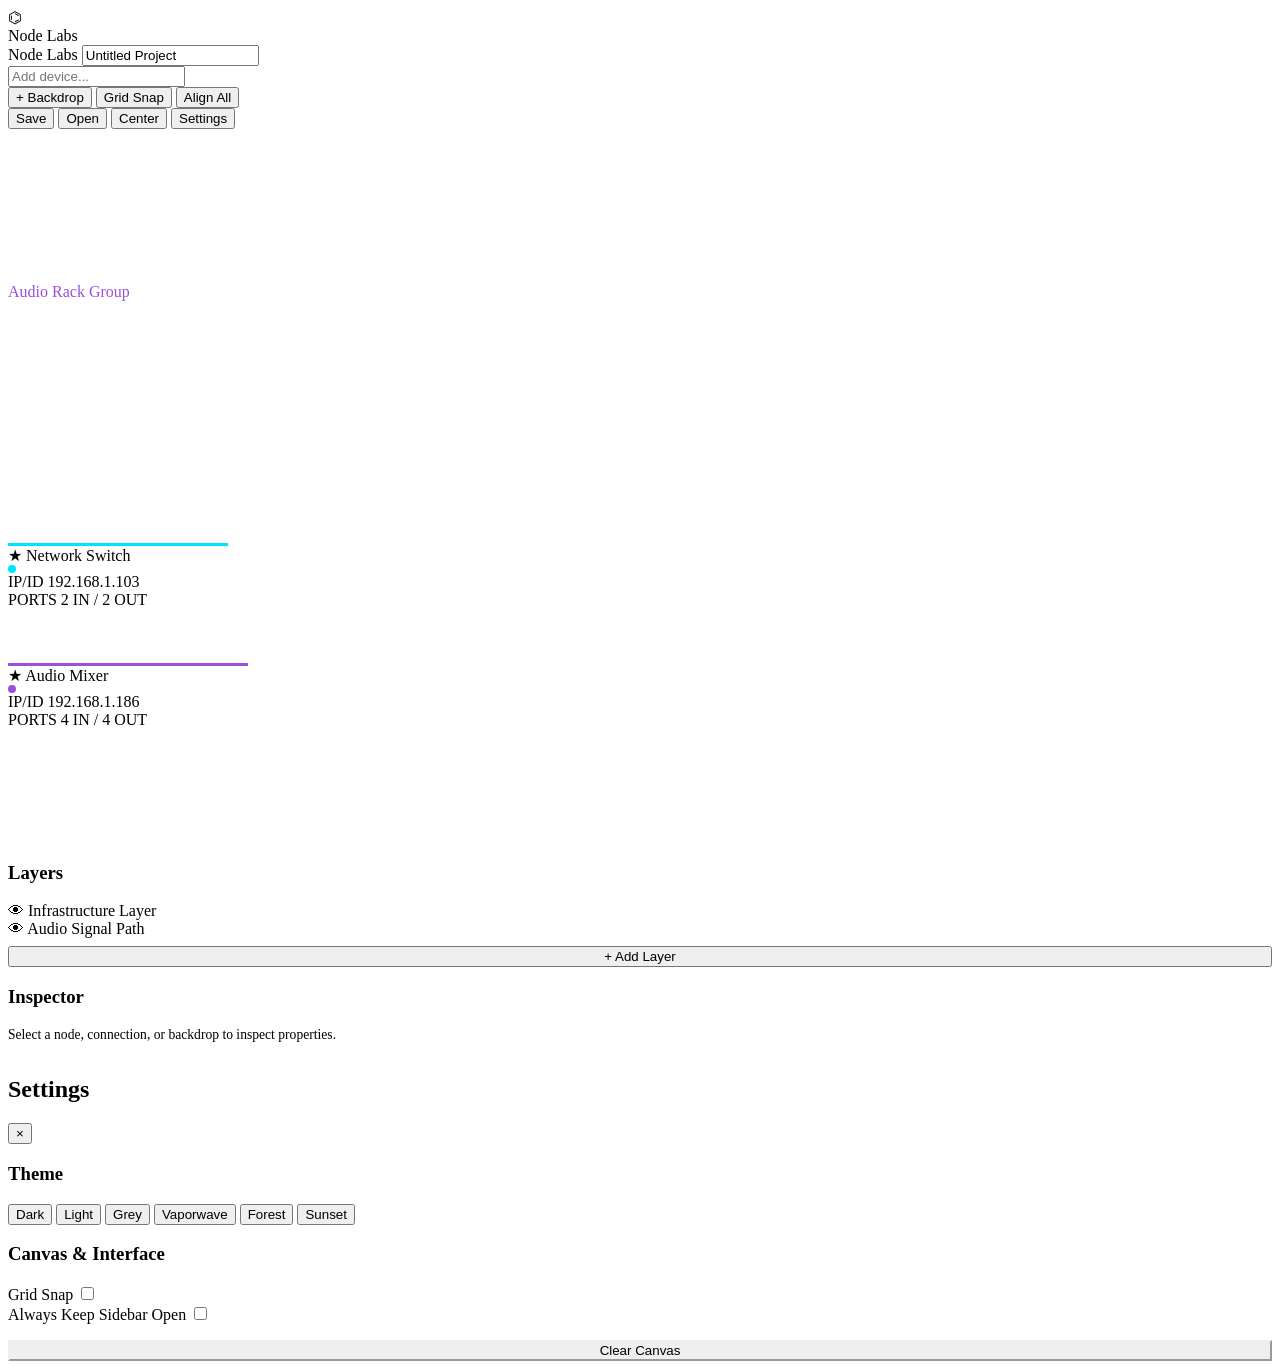
==== commit d7db44d7: "Replace ⬡ with ⌬ in index.html" ====
--- a/index.html
+++ b/index.html
@@ -5,7 +5,7 @@
   <meta name="viewport" content="width=device-width, initial-scale=1.0">
   <title>Node Labs | TerabyteEXE</title>
   
-  <link rel="icon" type="image/svg+xml" href="data:image/svg+xml,<svg xmlns='http://www.w3.org/2000/svg' viewBox='0 0 100 100'><rect width='100' height='100' rx='20' fill='%231e1e2e'/><text x='50%' y='50%' font-size='60' fill='white' text-anchor='middle' dominant-baseline='middle' font-weight='bold'>⬡</text></svg>">
+  <link rel="icon" type="image/svg+xml" href="data:image/svg+xml,<svg xmlns='http://www.w3.org/2000/svg' viewBox='0 0 100 100'><rect width='100' height='100' rx='20' fill='%231e1e2e'/><text x='50%'[...]
 
   <link rel="stylesheet" href="css/styles.css">
 </head>
@@ -13,7 +13,7 @@
 
   <div id="startup-screen">
     <div class="startup-logo">
-      <div class="startup-icon">⬡</div>
+      <div class="startup-icon">⌬</div>
       <div class="startup-title">Node Labs</div>
     </div>
   </div>
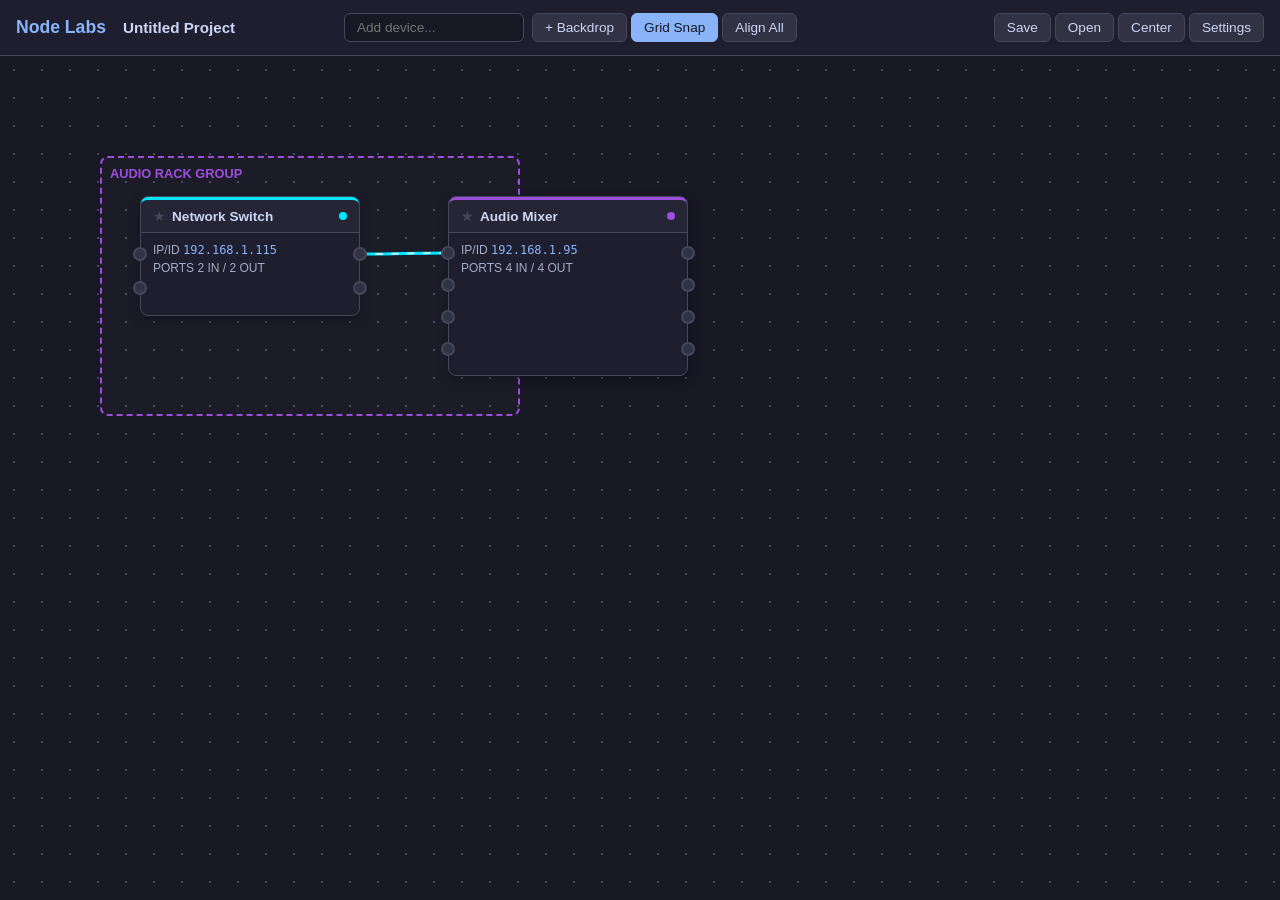
==== commit c7ae73a7: "Change startup icon from '⌬' to '⬡'" ====
--- a/index.html
+++ b/index.html
@@ -1,3 +1,4 @@
+
 <!DOCTYPE html>
 <html lang="en" data-theme="dark">
 <head>
@@ -5,7 +6,7 @@
   <meta name="viewport" content="width=device-width, initial-scale=1.0">
   <title>Node Labs | TerabyteEXE</title>
   
-  <link rel="icon" type="image/svg+xml" href="data:image/svg+xml,<svg xmlns='http://www.w3.org/2000/svg' viewBox='0 0 100 100'><rect width='100' height='100' rx='20' fill='%231e1e2e'/><text x='50%'[...]
+  <link rel="icon" type="image/svg+xml" href="data:image/svg+xml,<svg xmlns='http://www.w3.org/2000/svg' viewBox='0 0 100 100'><rect width='100' height='100' rx='20' fill='%231e1e2e'/><text x='50%' y='50%' font-size='60' fill='white' text-anchor='middle' dominant-baseline='middle' font-weight='bold'>⬡</text></svg>">
 
   <link rel="stylesheet" href="css/styles.css">
 </head>
@@ -13,7 +14,7 @@
 
   <div id="startup-screen">
     <div class="startup-logo">
-      <div class="startup-icon">⌬</div>
+      <div class="startup-icon">⬡</div>
       <div class="startup-title">Node Labs</div>
     </div>
   </div>
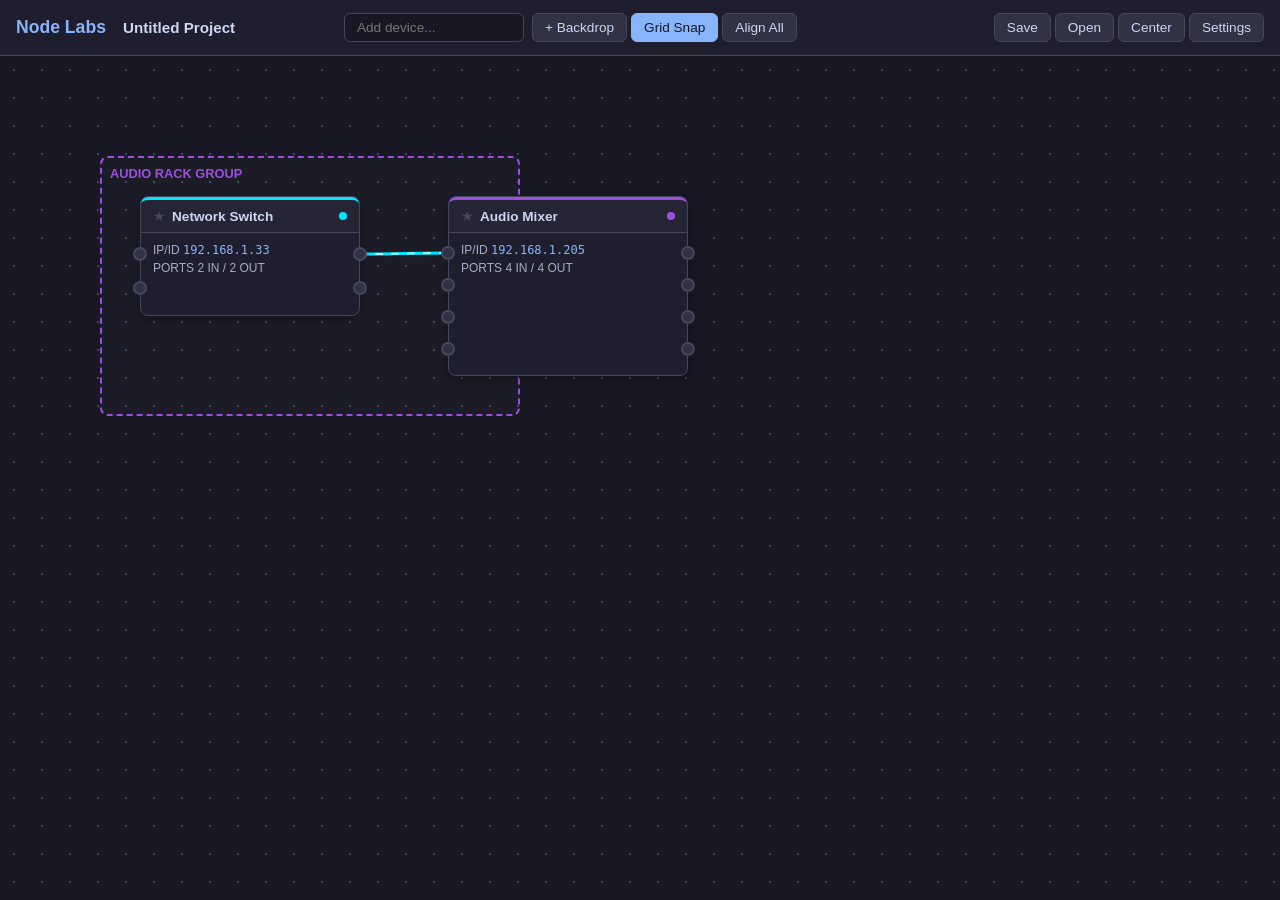
==== commit e93f7ffc: "Change favicon and startup icon character" ====
--- a/index.html
+++ b/index.html
@@ -6,7 +6,7 @@
   <meta name="viewport" content="width=device-width, initial-scale=1.0">
   <title>Node Labs | TerabyteEXE</title>
   
-  <link rel="icon" type="image/svg+xml" href="data:image/svg+xml,<svg xmlns='http://www.w3.org/2000/svg' viewBox='0 0 100 100'><rect width='100' height='100' rx='20' fill='%231e1e2e'/><text x='50%' y='50%' font-size='60' fill='white' text-anchor='middle' dominant-baseline='middle' font-weight='bold'>⬡</text></svg>">
+  <link rel="icon" type="image/svg+xml" href="data:image/svg+xml,<svg xmlns='http://www.w3.org/2000/svg' viewBox='0 0 100 100'><rect width='100' height='100' rx='20' fill='%231e1e2e'/><text x='50%' y='50%' font-size='60' fill='white' text-anchor='middle' dominant-baseline='middle' font-weight='bold'>⌬</text></svg>">
 
   <link rel="stylesheet" href="css/styles.css">
 </head>
@@ -14,7 +14,7 @@
 
   <div id="startup-screen">
     <div class="startup-logo">
-      <div class="startup-icon">⬡</div>
+      <div class="startup-icon">⌬</div>
       <div class="startup-title">Node Labs</div>
     </div>
   </div>
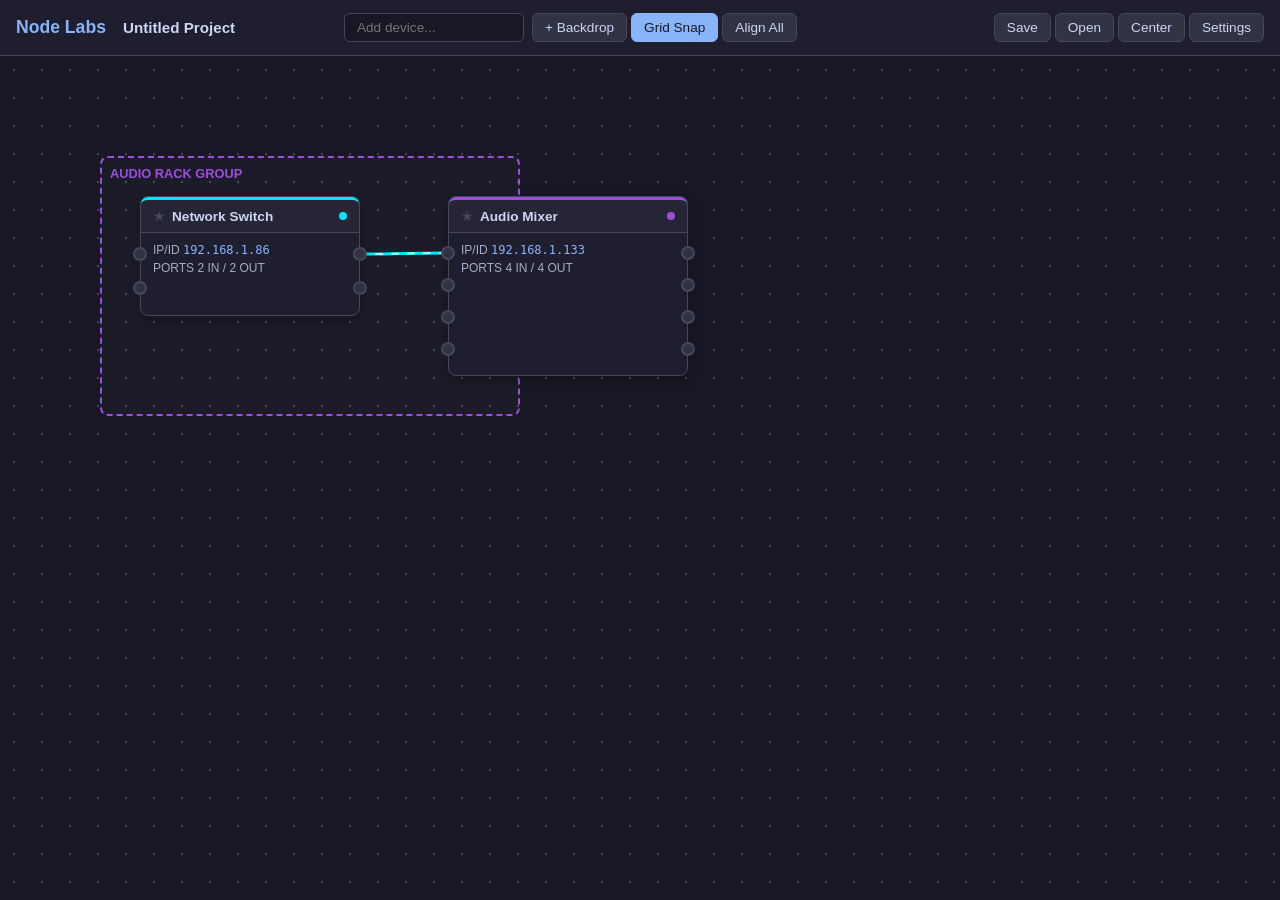
==== commit c21bd1dc: "Change favicon and startup icon from ⌬ to ⬡" ====
--- a/index.html
+++ b/index.html
@@ -6,7 +6,7 @@
   <meta name="viewport" content="width=device-width, initial-scale=1.0">
   <title>Node Labs | TerabyteEXE</title>
   
-  <link rel="icon" type="image/svg+xml" href="data:image/svg+xml,<svg xmlns='http://www.w3.org/2000/svg' viewBox='0 0 100 100'><rect width='100' height='100' rx='20' fill='%231e1e2e'/><text x='50%' y='50%' font-size='60' fill='white' text-anchor='middle' dominant-baseline='middle' font-weight='bold'>⌬</text></svg>">
+  <link rel="icon" type="image/svg+xml" href="data:image/svg+xml,<svg xmlns='http://www.w3.org/2000/svg' viewBox='0 0 100 100'><rect width='100' height='100' rx='20' fill='%231e1e2e'/><text x='50%' y='50%' font-size='60' fill='white' text-anchor='middle' dominant-baseline='middle' font-weight='bold'>⬡</text></svg>">
 
   <link rel="stylesheet" href="css/styles.css">
 </head>
@@ -14,7 +14,7 @@
 
   <div id="startup-screen">
     <div class="startup-logo">
-      <div class="startup-icon">⌬</div>
+      <div class="startup-icon">⬡</div>
       <div class="startup-title">Node Labs</div>
     </div>
   </div>
